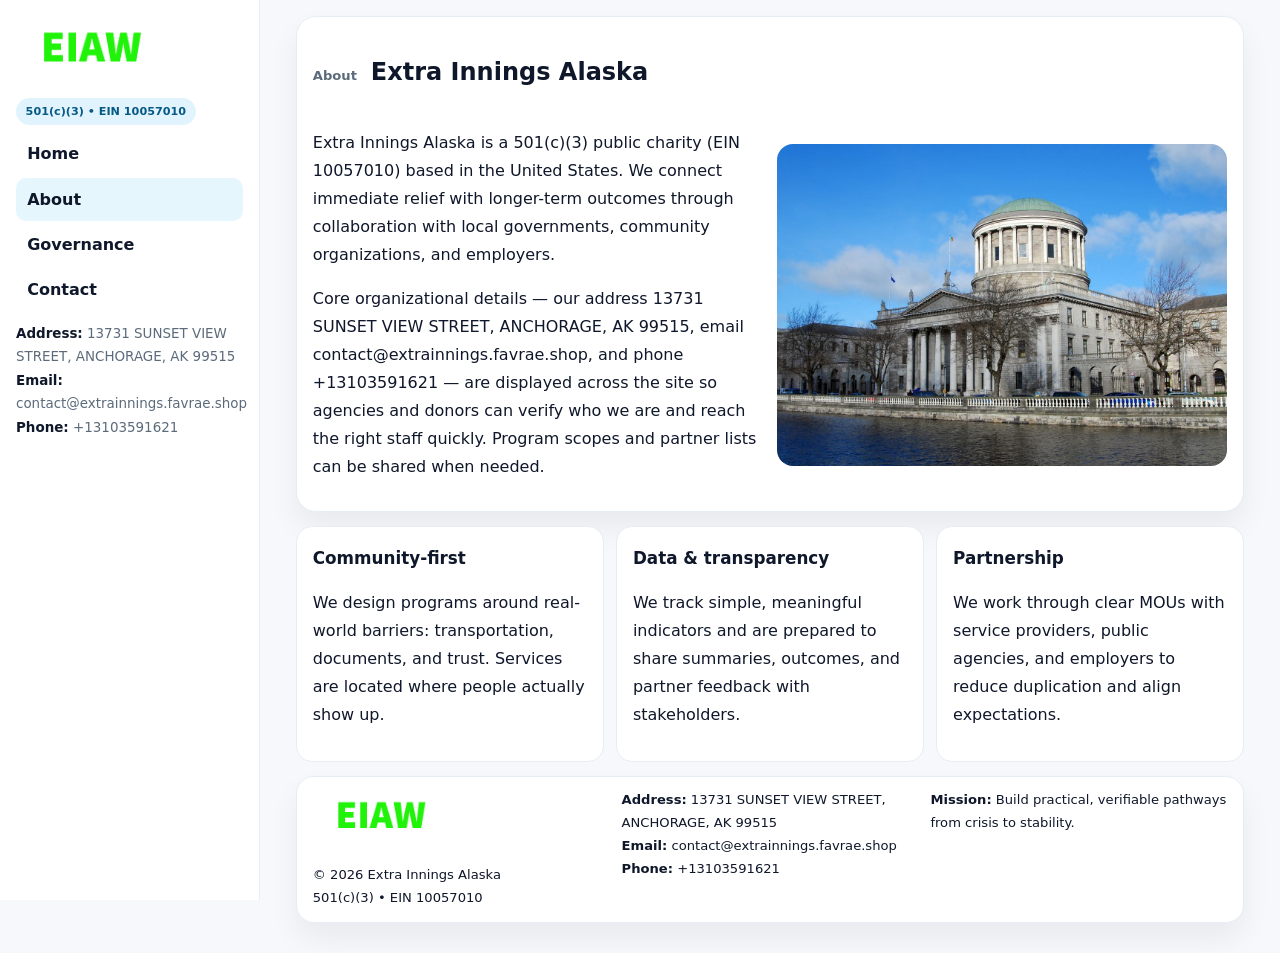
==== about.html @ 294226db "Initial commit" ====
<!doctype html><html lang="en"><head>
<meta charset="utf-8">
<meta name="viewport" content="width=device-width,initial-scale=1">
<title>Extra Innings Alaska – Nonprofit • 2025</title>
<link rel="stylesheet" href="assets/styles.css">
<link rel="icon" href="images/logo.png">
  <meta name="description" content="Dedicated to community services, education, and direct relief, Extra Innings Alaska collaborates with neighbors and partners to deliver practical help and long-term impact.">
</head>
<body>
<div style="position:absolute;left:-9999px;top:-9999px;opacity:0" data-uniq="{{UNIQUE_BLOB}}">
  <span>Dedicated to community services, education, and direct relief, Extra Innings Alaska collaborates with neighbors and partners to deliver practical help and long-term impact.</span><svg width="12" height="12" viewBox="0 0 12 12" xmlns="http://www.w3.org/2000/svg"><circle cx="6" cy="6" r="5" fill="#2b6cb0"/></svg><img src="images/community.jpg" width="1" height="1" alt="" loading="lazy"/>
</div>

<div class="layout">
  <aside class="aside">
    <div class="logo"><a href="index.html"><img src="images/logo.png" alt="Logo"></a></div>
    <div class="tag">501(c)(3) • EIN 10057010</div>
    <nav class="cf75c90804b" style="margin-top:8px">
      <a href="index.html">Home</a>
      <a class="active" href="about.html">About</a>
      <a href="governance.html">Governance</a>
      <a href="contact.html">Contact</a>
    </nav>
    <div class="meta">
      <div><strong>Address:</strong> 13731 SUNSET VIEW STREET, ANCHORAGE, AK 99515</div>
      <div><strong>Email:</strong> contact@extrainnings.favrae.shop</div>
      <div><strong>Phone:</strong> +13103591621</div>
    </div>
  </aside>

  <main>
    <div class="container">
      <section class="panel">
        <h1>
          <span class="small" style="font-weight:700;color:var(--muted);margin-right:.35rem">About</span>
          <span style="font-weight:800">Extra Innings Alaska</span>
        </h1>
        <div class="z">
          <div>
            <p>Extra Innings Alaska is a 501(c)(3) public charity (EIN 10057010) based in the United States. We connect immediate relief with longer-term outcomes through collaboration with local governments, community organizations, and employers.</p>
            <p>Core organizational details — our address 13731 SUNSET VIEW STREET, ANCHORAGE, AK 99515, email contact@extrainnings.favrae.shop, and phone +13103591621 — are displayed across the site so agencies and donors can verify who we are and reach the right staff quickly. Program scopes and partner lists can be shared when needed.</p>
          </div>
          <div class="imgbox"><img src="images/about.jpg" alt="Team and partners"></div>
        </div>
      </section>

      <section class="section cards">
        <article class="c605ccc6bc4">
          <h3>Community-first</h3>
          <p>We design programs around real-world barriers: transportation, documents, and trust. Services are located where people actually show up.</p>
        </article>
        <article class="c605ccc6bc4">
          <h3>Data & transparency</h3>
          <p>We track simple, meaningful indicators and are prepared to share summaries, outcomes, and partner feedback with stakeholders.</p>
        </article>
        <article class="c605ccc6bc4">
          <h3>Partnership</h3>
          <p>We work through clear MOUs with service providers, public agencies, and employers to reduce duplication and align expectations.</p>
        </article>
      </section>

      <footer class="footer">
        <div class="footer-grid">
          <div>
            <img src="images/logo.png" style="width:135px;margin-bottom:.35rem" alt="Logo">
            <div class="small">© <span id="y"></span> Extra Innings Alaska</div>
            <div class="small">501(c)(3) • EIN 10057010</div>
          </div>
          <div>
            <div class="small"><strong>Address:</strong> 13731 SUNSET VIEW STREET, ANCHORAGE, AK 99515</div>
            <div class="small"><strong>Email:</strong> <a href="mailto:contact@extrainnings.favrae.shop">contact@extrainnings.favrae.shop</a></div>
            <div class="small"><strong>Phone:</strong> <a href="tel:+13103591621">+13103591621</a></div>
          </div>
          <div>
            <div class="small"><strong>Mission:</strong> Build practical, verifiable pathways from crisis to stability.</div>
          </div>
        </div>
      </footer>
    </div>
  </main>
</div>
<script>document.getElementById('y').textContent=new Date().getFullYear();</script>
</body></html>
---- assets/styles.css ----
:root{
  --ink:#0f172a;      /* main text */
  --muted:#5b6b7b;    /* secondary text */
  --line:#e6eef5;     /* borders */
  --paper:#ffffff;
  --brand:#0ea5e9;    /* will be overridden by script */
  --brand-ink:#075985;
  --soft:#eef9ff;
  --r:18px;
  --sh:0 16px 30px rgba(15,23,42,.06);
}

*{box-sizing:border-box}
html,body{height:100%}
body{
  margin:0;background:#f6f8fb;color:var(--ink);
  font-family:Inter,system-ui,-apple-system,BlinkMacSystemFont,"Segoe UI",Arial,sans-serif;
  line-height:1.75;
}

/* SIDEBAR */
.layout{display:grid;grid-template-columns:260px 1fr;min-height:100vh}
.aside{
  position:sticky;top:0;height:100vh;overflow:auto;
  background:#ffffff;border-right:1px solid var(--line);
  padding:18px 16px;box-shadow:0 0 0 rgba(0,0,0,0);
}
.logo{display:flex;align-items:center;gap:10px;margin-bottom:10px}
.logo img{width:150px;height:auto;display:block}
.tag{
  display:inline-block;background:rgba(14,165,233,.12);
  color:var(--brand-ink);padding:.22rem .6rem;
  border-radius:999px;font-weight:700;font-size:.7rem;
}

.cf75c90804b a{
  display:block;color:var(--ink);text-decoration:none;font-weight:600;
  padding:.48rem .7rem;border-radius:10px;margin:.12rem 0;
}
.cf75c90804b a:hover,.cf75c90804b a.active{background:rgba(14,165,233,.1)}
.aside .meta{margin-top:10px;color:var(--muted);font-size:.84rem}
.aside .meta strong{color:var(--ink)}

/* MAIN */
main{padding:16px}
.container{width:min(1120px,96%);margin:0 auto}
.panel{background:#fff;border:1px solid var(--line);border-radius:20px;box-shadow:var(--sh);padding:14px 16px}

/* HERO */
.c26a1577aca{
  border:1px solid var(--line);border-radius:22px;overflow:hidden;
  background:#fff;box-shadow:var(--sh);
}
.hero-grid{display:grid;grid-template-columns:1.2fr .8fr;gap:0}
.c26a1577aca .c07b883da71{padding:18px}
.c26a1577aca h1{font-size:clamp(1.9rem,3.2vw,2.7rem);margin:.2rem 0 .5rem}
.c26a1577aca p{color:var(--muted)}
.c26a1577aca img{width:100%;height:100%;object-fit:cover;display:block}

/* SECTION */
.section{margin-top:14px}
h2{font-size:1.26rem;margin:.1rem 0 .6rem}
h3{margin:.2rem 0 .35rem;font-size:1.05rem}

/* Z layout */
.z{display:grid;grid-template-columns:1fr 1fr;gap:14px;align-items:center}
.imgbox img{width:100%;display:block;border-radius:16px}

/* MOSAIC gallery */
.mosaic{
  display:grid;gap:10px;
  grid-template-columns:repeat(6,1fr);
}
.mosaic img{
  width:100%;height:125px;object-fit:cover;
  border-radius:12px;display:block;
}
.mosaic .c2{grid-column:span 2}
.mosaic .c3{grid-column:span 3}
.mosaic .r2{height:260px}

/* cards */
.cards{display:grid;grid-template-columns:repeat(auto-fit,minmax(240px,1fr));gap:12px}
.c605ccc6bc4{background:#fff;border:1px solid var(--line);border-radius:16px;padding:.85rem 1rem 1rem}

/* timeline & stats */
.timeline{list-style:none;margin:.2rem 0 0;padding:0}
.timeline li{position:relative;padding-left:1.2rem;margin:.35rem 0}
.timeline li::before{
  content:"";position:absolute;left:.2rem;top:.6rem;
  width:.42rem;height:.42rem;border-radius:999px;background:var(--brand);
}
.stats{display:grid;grid-template-columns:repeat(auto-fit,minmax(180px,1fr));gap:10px;margin-top:6px}
.stat{background:var(--soft);border:1px dashed var(--line);border-radius:14px;padding:.6rem .8rem}
.stat b{font-size:1.12rem}

/* form */
button,input,textarea{font:inherit}
.c908b46801e{display:grid;gap:12px;max-width:760px}
.row2{display:grid;grid-template-columns:1fr 1fr;gap:12px}
input,textarea{
  width:100%;padding:.85rem 1rem;border:1px solid var(--line);
  border-radius:14px;background:#fff;
}
textarea{resize:vertical}
.c98dfbc0ef8{
  width:auto;justify-self:start;background:var(--brand);color:#fff;
  border:0;border-radius:14px;padding:.8rem 1.35rem;cursor:pointer;
}
.c98dfbc0ef8:hover{background:var(--brand-ink)}

/* footer */
footer{margin:14px 0}
.footer{
  background:#fff;border:1px solid var(--line);
  border-radius:18px;padding:12px 16px;box-shadow:var(--sh);
}
.footer-grid{
  display:grid;grid-template-columns:repeat(auto-fit,minmax(220px,1fr));gap:12px;
}
.small{color:#0f172a;font-size:.82rem}
.small a{color:#0f172a;text-decoration:none}
.small a:hover{text-decoration:underline}

/* responsive */
@media(max-width:980px){
  .layout{grid-template-columns:1fr}
  .aside{position:relative;height:auto;border-right:0;border-bottom:1px solid var(--line)}
  .hero-grid{grid-template-columns:1fr}
  .z{grid-template-columns:1fr}
  .mosaic{grid-template-columns:repeat(3,1fr)}
  .mosaic .r2{height:200px}
}
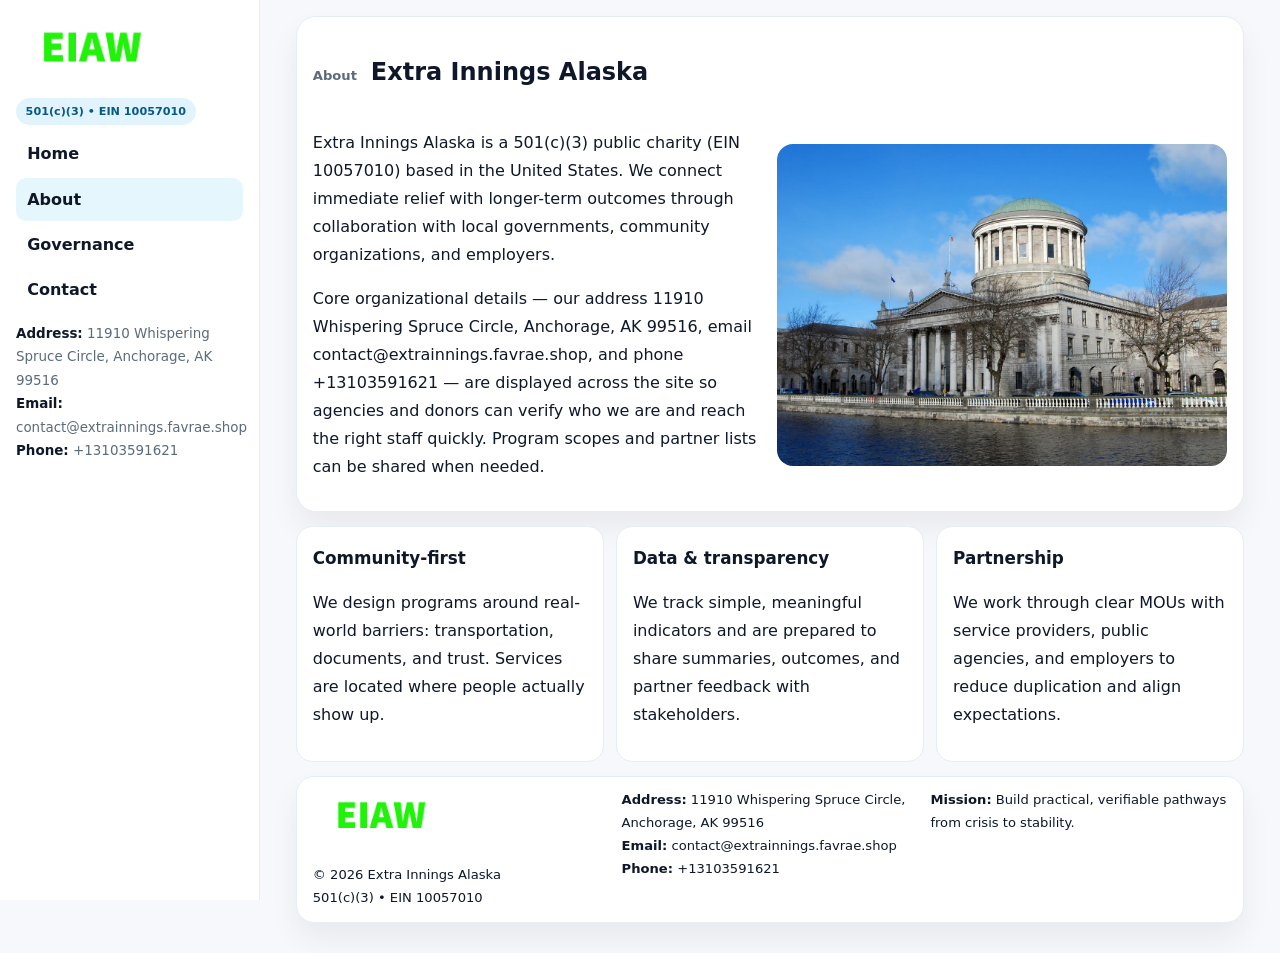
==== commit 0a519023: "Safe replace address only" ====
--- a/about.html
+++ b/about.html
@@ -22,7 +22,7 @@
       <a href="contact.html">Contact</a>
     </nav>
     <div class="meta">
-      <div><strong>Address:</strong> 13731 SUNSET VIEW STREET, ANCHORAGE, AK 99515</div>
+      <div><strong>Address:</strong> 11910 Whispering Spruce Circle, Anchorage, AK 99516</div>
       <div><strong>Email:</strong> contact@extrainnings.favrae.shop</div>
       <div><strong>Phone:</strong> +13103591621</div>
     </div>
@@ -38,7 +38,7 @@
         <div class="z">
           <div>
             <p>Extra Innings Alaska is a 501(c)(3) public charity (EIN 10057010) based in the United States. We connect immediate relief with longer-term outcomes through collaboration with local governments, community organizations, and employers.</p>
-            <p>Core organizational details — our address 13731 SUNSET VIEW STREET, ANCHORAGE, AK 99515, email contact@extrainnings.favrae.shop, and phone +13103591621 — are displayed across the site so agencies and donors can verify who we are and reach the right staff quickly. Program scopes and partner lists can be shared when needed.</p>
+            <p>Core organizational details — our address 11910 Whispering Spruce Circle, Anchorage, AK 99516, email contact@extrainnings.favrae.shop, and phone +13103591621 — are displayed across the site so agencies and donors can verify who we are and reach the right staff quickly. Program scopes and partner lists can be shared when needed.</p>
           </div>
           <div class="imgbox"><img src="images/about.jpg" alt="Team and partners"></div>
         </div>
@@ -67,7 +67,7 @@
             <div class="small">501(c)(3) • EIN 10057010</div>
           </div>
           <div>
-            <div class="small"><strong>Address:</strong> 13731 SUNSET VIEW STREET, ANCHORAGE, AK 99515</div>
+            <div class="small"><strong>Address:</strong> 11910 Whispering Spruce Circle, Anchorage, AK 99516</div>
             <div class="small"><strong>Email:</strong> <a href="mailto:contact@extrainnings.favrae.shop">contact@extrainnings.favrae.shop</a></div>
             <div class="small"><strong>Phone:</strong> <a href="tel:+13103591621">+13103591621</a></div>
           </div>
